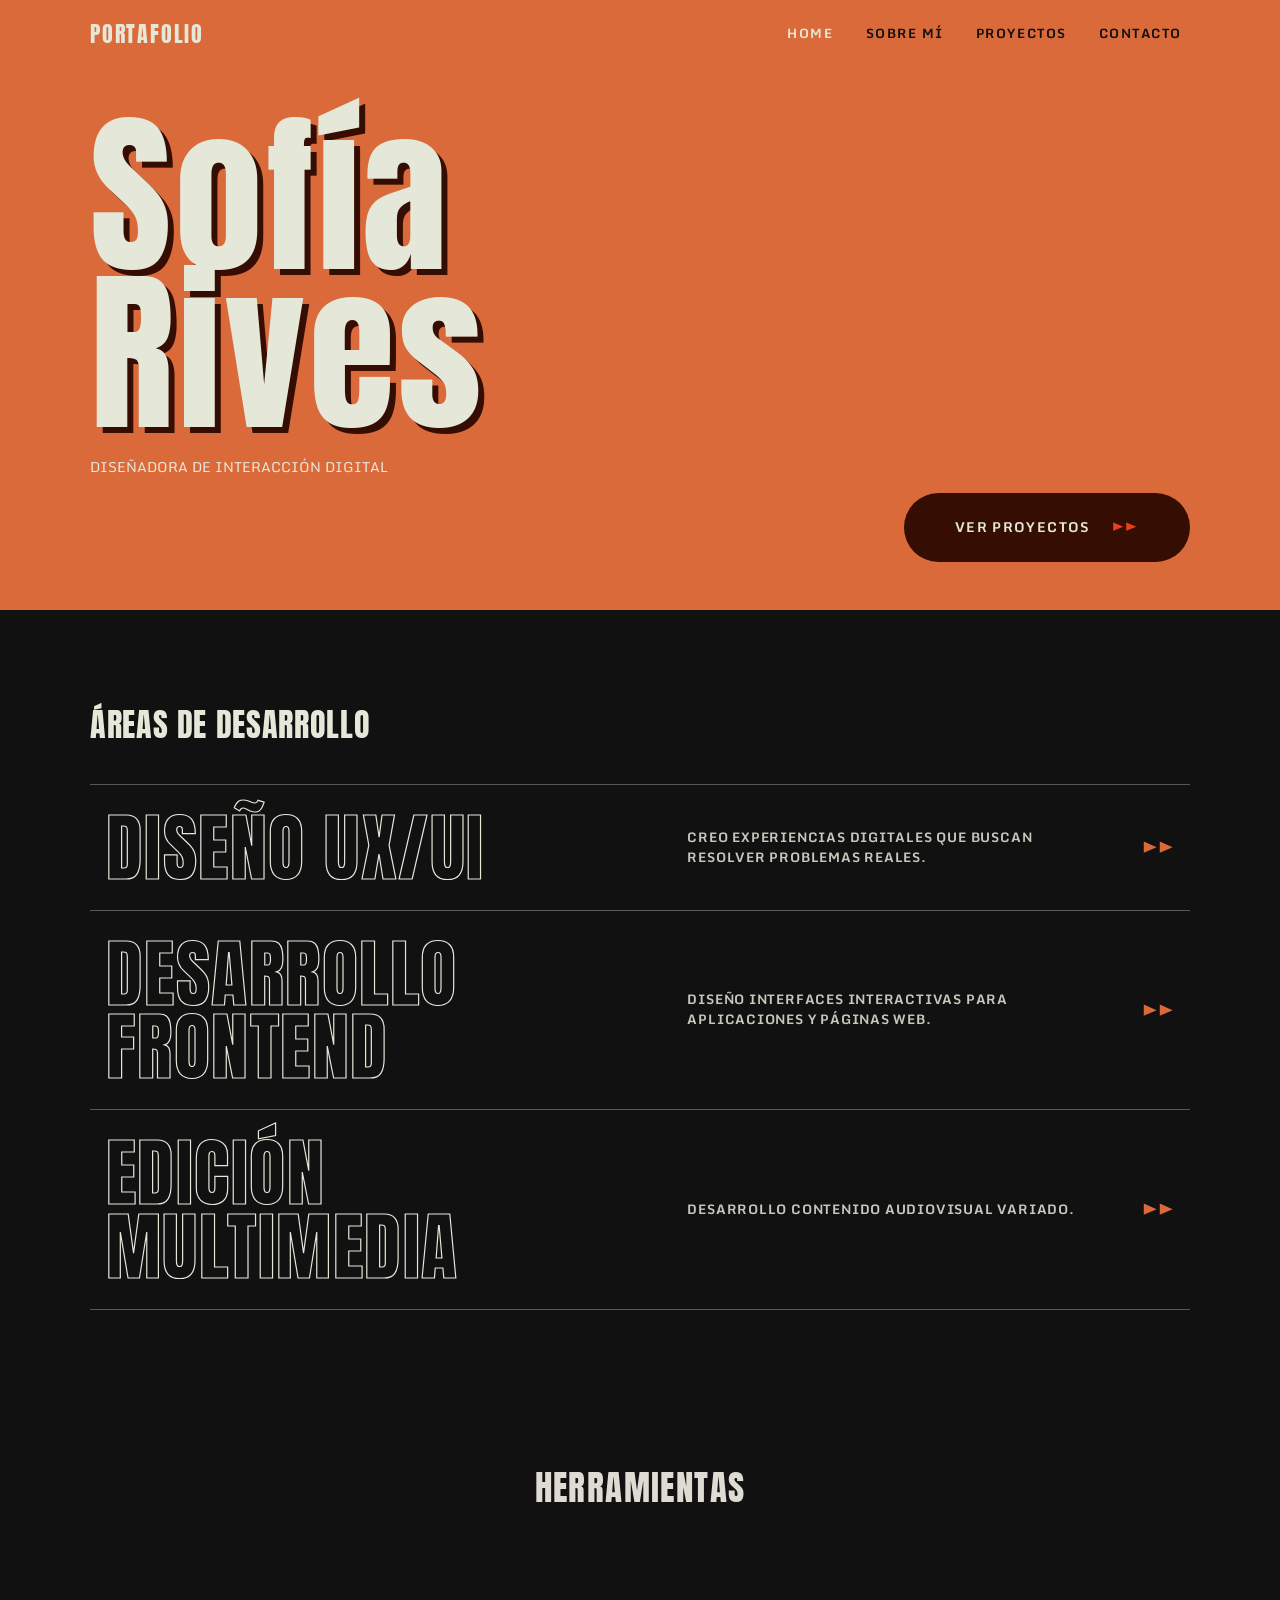
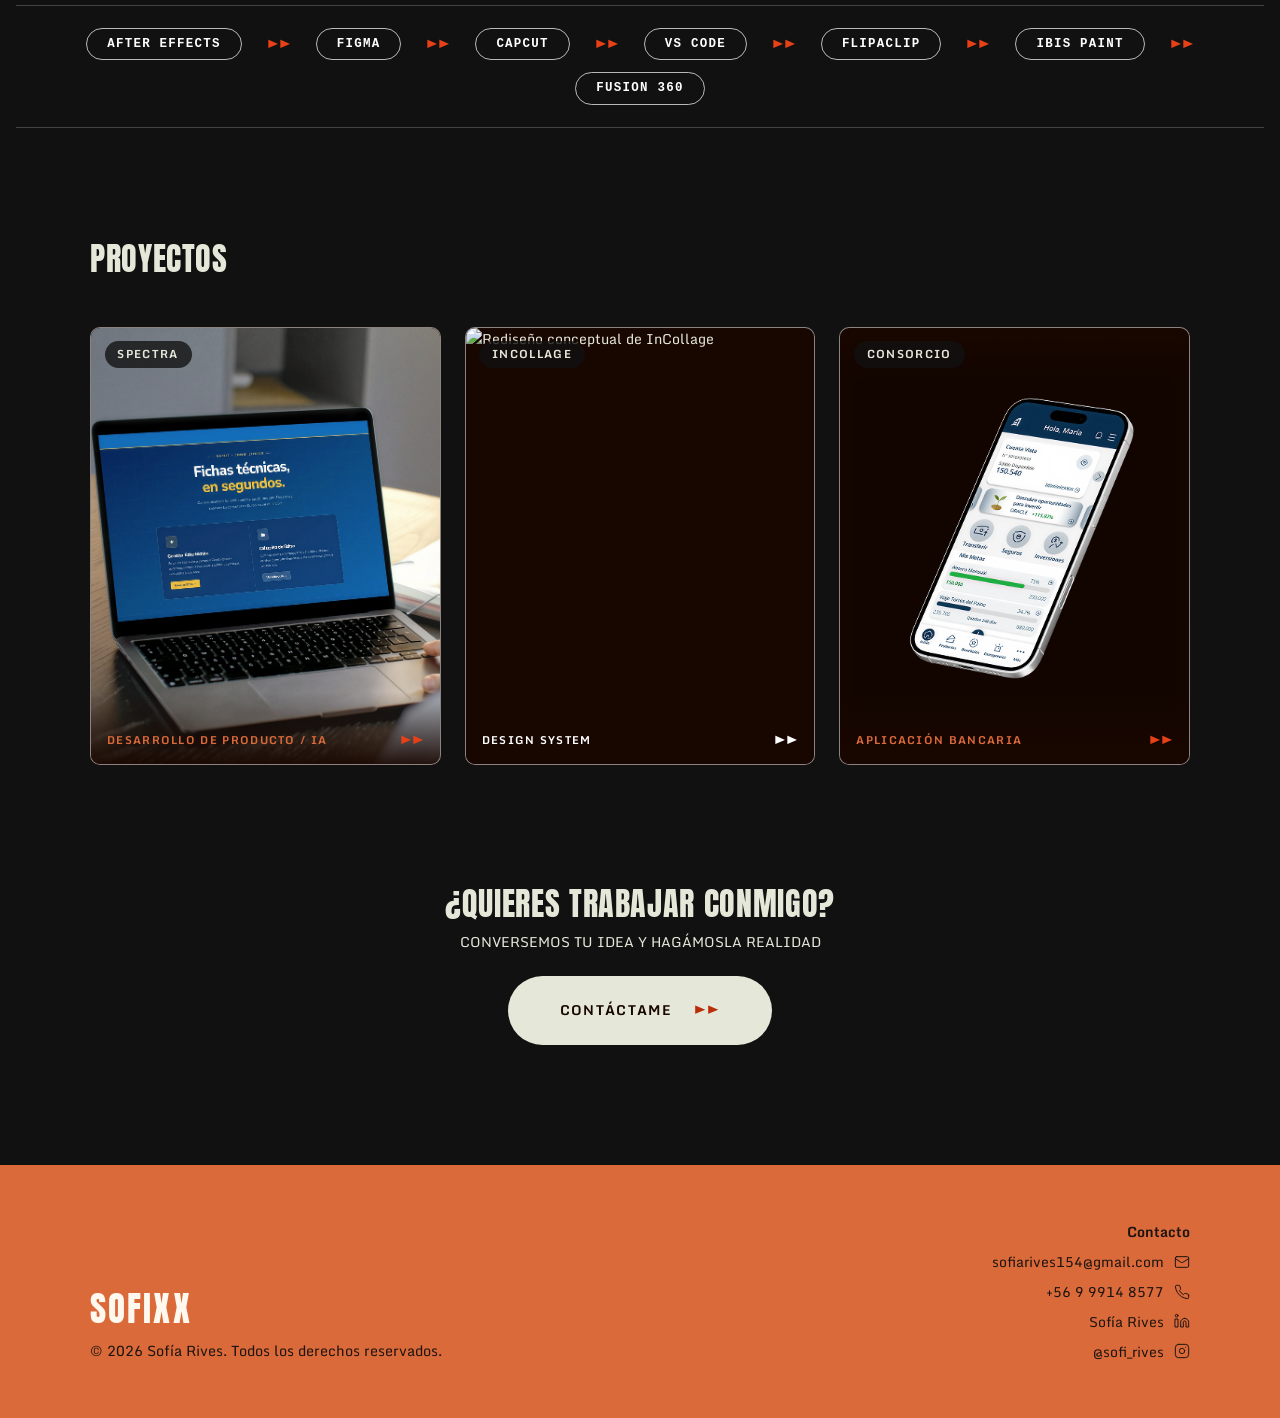
==== Port26/index.html @ 28eea290 "Add files via upload" ====
<!DOCTYPE html>
<html lang="es">

<head>
  <meta charset="UTF-8">
  <meta name="viewport" content="width=device-width, initial-scale=1.0">
  <title>Sofía Rives — Portafolio</title>
  <link href="https://cdn.jsdelivr.net/npm/bootstrap@5.3.3/dist/css/bootstrap.min.css" rel="stylesheet">
  <link href="https://cdn.jsdelivr.net/npm/bootstrap-icons@1.11.3/font/bootstrap-icons.min.css" rel="stylesheet">
  <link href="https://fonts.googleapis.com/css2?family=Anton&family=Monda:wght@400;700&display=swap" rel="stylesheet">
  <link rel="stylesheet" href="style.css">
</head>

<body>

  <!-- NAVBAR -->
  <nav class="navbar navbar-expand-lg sticky-top">
    <div class="wrap w-100 d-flex justify-content-between align-items-center">
      <a class="navbar-brand" href="index.html">PORTAFOLIO</a>
      <button class="navbar-toggler" type="button" data-bs-toggle="collapse" data-bs-target="#navMenu">
        <span class="navbar-toggler-icon"></span>
      </button>
      <div class="collapse navbar-collapse justify-content-end" id="navMenu">
        <ul class="navbar-nav gap-lg-3">
          <li class="nav-item"><a class="nav-link active" href="index.html">HOME</a></li>
          <li class="nav-item"><a class="nav-link" href="entrada.html">SOBRE MÍ</a></li>
          <li class="nav-item"><a class="nav-link" href="areatrabajo.html">PROYECTOS</a></li>
          <li class="nav-item"><a class="nav-link" href="contacto.html">CONTACTO</a></li>
        </ul>
      </div>
    </div>
  </nav>

  <main id="home">

    <section class="hero py-5" id="h1">
      <div class="wrap">
        <h1 class="hero-name" data-split="Sofía|Rives"></h1>

        <p class="hero-subtitle col-12 col-md-6 col-lg-4 fade">
          DISEÑADORA DE INTERACCIÓN DIGITAL
        </p>

        <div class="d-flex justify-content-start justify-content-md-end fade">
          <a href="areatrabajo.html" class="btn-dark-pill text-decoration-none">
            VER PROYECTOS <span class="tool-arrow ps-3">&#x25B6;&#x25B6;</span>
          </a>
        </div>
      </div>
    </section>

    <!-- ÁREAS -->
    <section class="areas my-5 py-5">
      <div class="wrap">
        <h2 class="mb-4">ÁREAS DE DESARROLLO</h2>

        <ul class="areas-list">
          <li class="area-row reveal" tabindex="0">
            <h3>Diseño UX/UI</h3>
            <p>CREO EXPERIENCIAS DIGITALES QUE BUSCAN RESOLVER PROBLEMAS REALES.</p>
            <span class="area-arrow" aria-hidden="true">&#x25B6;&#x25B6;</span>
          </li>
          <li class="area-row reveal" tabindex="0">
            <h3>Desarrollo frontend</h3>
            <p>DISEÑO INTERFACES INTERACTIVAS PARA APLICACIONES Y PÁGINAS WEB.</p>
            <span class="area-arrow" aria-hidden="true">&#x25B6;&#x25B6;</span>
          </li>
          <li class="area-row reveal" tabindex="0">
            <h3>Edición multimedia</h3>
            <p>DESARROLLO CONTENIDO AUDIOVISUAL VARIADO.</p>
            <span class="area-arrow" aria-hidden="true">&#x25B6;&#x25B6;</span>
          </li>
        </ul>
      </div>
    </section>

    <!-- HERRAMIENTAS -->

    <section class="vision-sec mt-2 pb-4">
      <h3 class="pincel-corto text-center pb-lg-3 pb-sm-4"> HERRAMIENTAS </h3>
    </section>


    <div class="tools-wrapper px-3 my-5">
      <hr class="tools-divider">
      <div class="tools-static" aria-label="Herramientas que uso">
        <span class="tool-pill">AFTER EFFECTS</span>
        <span class="tool-arrow">&#x25B6;&#x25B6;</span>
        <span class="tool-pill">FIGMA</span>
        <span class="tool-arrow">&#x25B6;&#x25B6;</span>
        <span class="tool-pill">CAPCUT</span>
        <span class="tool-arrow">&#x25B6;&#x25B6;</span>
        <span class="tool-pill">VS CODE</span>
        <span class="tool-arrow">&#x25B6;&#x25B6;</span>
        <span class="tool-pill">FLIPACLIP</span>
        <span class="tool-arrow">&#x25B6;&#x25B6;</span>
        <span class="tool-pill">IBIS PAINT</span>
        <span class="tool-arrow">&#x25B6;&#x25B6;</span>
        <span class="tool-pill">FUSION 360</span>
      </div>
      <hr class="tools-divider">
    </div>

    <!-- PROYECTOS -->
    <section class="projects-sec py-5">
      <div class="wrap">
        <h2 class="mb-4">PROYECTOS</h2>
        <div class="row g-4 mt-2">

          <!-- Card 1: SPECTRA -->
          <div class="col-12 col-md-4">
            <div class="flip-wrap reveal">
              <div class="flip-card" tabindex="0" role="button" aria-pressed="false" aria-label="Spectra: ver detalles">
                <div class="flip-face flip-front">
                  <img src="IMG/walmart.png" alt="Spectra - Plataforma con IA para fichas técnicas">
                  <span class="proj-img-label">SPECTRA</span>
                  <div class="proj-inner">
                    <div class="proj-label">DESARROLLO DE PRODUCTO / IA</div>
                    <span class="tool-arrow" aria-hidden="true">&#x25B6;&#x25B6;</span>
                  </div>
                </div>
                <div class="flip-face flip-back">
                  <h3>SPECTRA</h3>
                  <div>
                    <p>Plataforma web que automatiza la creación de fichas técnicas de vestuario a través de IA.</p>
                    <div class="flip-chips">
                      <span>Inteligencia Artificial</span>
                      <span>Diseño Web</span>
                      <span>Ux research</span>
                    </div>
                  </div>
                  <a href="areatrabajo.html" class="flip-link">Ver proyecto <span
                      aria-hidden="true">&#x25B6;&#x25B6;</span></a>
                </div>
              </div>
            </div>
          </div>

          <!-- Card 2: INCOLLAGE -->
          <div class="col-12 col-md-4">
            <div class="flip-wrap reveal">
              <div class="flip-card flip-card--white" tabindex="0" role="button" aria-pressed="false"
                aria-label="InCollage: ver detalles">
                <!-- Cara Frontal -->
                <div class="flip-face flip-front">
                  <img src="IMG/incollage.png" alt="Rediseño conceptual de InCollage">
                  <span class="proj-img-label">INCOLLAGE</span>
                  <div class="proj-inner">
                    <div class="proj-label">DESIGN SYSTEM</div>
                    <span class="tool-arrow" aria-hidden="true">&#x25B6;&#x25B6;</span>
                  </div>
                </div>

                <!-- Cara Trasera -->
                <div class="flip-face flip-back">
                  <h3>INCOLLAGE</h3>
                  <div>
                    <p>Rediseño conceptual de interfaz móvil y creación de un sistema de diseño desde cero con tokens,
                      patrones y prototipo interactivo.</p>
                    <div class="flip-chips">
                      <span>Figma</span>
                      <span>Design System</span>
                      <span>UI/UX</span>
                    </div>
                  </div>

                  <a href="https://www.behance.net/gallery/258113195/INCOLLAGE-DESIGN-SYSTEM-%28rediseno-conceptual%29"
                    target="_blank" rel="noopener noreferrer" class="flip-link">
                    Ver proyecto en Behance <span aria-hidden="true">&#x25B6;&#x25B6;</span>
                  </a>
                </div>

              </div>
            </div>
          </div>

          <!-- Card 3 -->
          <div class="col-12 col-md-4">
            <div class="flip-wrap reveal">
              <div class="flip-card" tabindex="0" role="button" aria-pressed="false"
                aria-label="Consorcio: ver detalles">
                <div class="flip-face flip-front">
                  <img src="IMG/movil.png" alt="App de Consorcio">
                  <span class="proj-img-label">CONSORCIO</span>
                  <div class="proj-inner">
                    <div class="proj-label">APLICACIÓN BANCARIA</div>
                    <span class="tool-arrow" aria-hidden="true">&#x25B6;&#x25B6;</span>
                  </div>
                </div>
                <div class="flip-face flip-back">
                  <h3>Consorcio</h3>
                  <div>
                    <p>Interfaz gamificada para incentivar el ahorro temprano y la estabilidad financiera a largo plazo.
                    </p>
                    <div class="flip-chips"><span>Figma</span><span>UX/UI</span><span>Gamificación</span></div>
                  </div>
                  <a href="areatrabajo.html" class="flip-link">Ver proyecto <span
                      aria-hidden="true">&#x25B6;&#x25B6;</span></a>
                </div>
              </div>
            </div>
          </div>

        </div>
      </div>
    </section>

    <!-- CTA -->
    <section class="cta-sec text-center py-5 mb-5">
      <div class="wrap py-4">
        <h2>¿QUIERES TRABAJAR CONMIGO?</h2>
        <p class="mb-4">CONVERSEMOS TU IDEA Y HAGÁMOSLA REALIDAD</p>
        <a href="contacto.html" class="btn-dark-pill btn-light-pill text-decoration-none reveal">
          CONTÁCTAME <span class="tool-arrow ps-3">&#x25B6;&#x25B6;</span>
        </a>
      </div>
    </section>



    <!-- FOOTER UNIFICADO -->
    <footer class="site-footer">
      <div class="wrap foot">
        <div class="foot-brand">
          <a class="flogo" href="index.html">SOFIXX</a>
          <p class="fcopy">© 2026 Sofía Rives. Todos los derechos reservados.</p>
        </div>
        <div class="foot-contact">
          <p class="flabel">Contacto</p>
          <ul>
            <li>
              <a href="mailto:sofiarives154@gmail.com">sofiarives154@gmail.com
                <svg width="16" height="16" viewBox="0 0 24 24" fill="none" stroke="currentColor" stroke-width="1.5"
                  stroke-linecap="round" stroke-linejoin="round">
                  <rect x="2" y="4" width="20" height="16" rx="2" />
                  <path d="m22 7-8.97 5.7a1.94 1.94 0 0 1-2.06 0L2 7" />
                </svg>
              </a>
            </li>
            <li>
              <a href="tel:+56999148577">+56 9 9914 8577
                <svg width="16" height="16" viewBox="0 0 24 24" fill="none" stroke="currentColor" stroke-width="1.5"
                  stroke-linecap="round" stroke-linejoin="round">
                  <path
                    d="M22 16.92v3a2 2 0 0 1-2.18 2 19.79 19.79 0 0 1-8.63-3.07 19.5 19.5 0 0 1-6-6 19.79 19.79 0 0 1-3.07-8.67A2 2 0 0 1 4.11 2h3a2 2 0 0 1 2 1.72c.13.96.36 1.9.7 2.81a2 2 0 0 1-.45 2.11L8.09 9.91a16 16 0 0 0 6 6l1.27-1.27a2 2 0 0 1 2.11-.45c.91.34 1.85.57 2.81.7A2 2 0 0 1 22 16.92z" />
                </svg>
              </a>
            </li>
            <li>
              <a href="https://linkedin.com/in/sofiarives" target="_blank" rel="noopener">Sofía Rives
                <svg width="16" height="16" viewBox="0 0 24 24" fill="none" stroke="currentColor" stroke-width="1.5"
                  stroke-linecap="round" stroke-linejoin="round">
                  <path d="M16 8a6 6 0 0 1 6 6v7h-4v-7a2 2 0 0 0-2-2 2 2 0 0 0-2 2v7h-4v-7a6 6 0 0 1 6-6z" />
                  <rect x="2" y="9" width="4" height="12" />
                  <circle cx="4" cy="4" r="2" />
                </svg>
              </a>
            </li>
            <li>
              <a href="https://instagram.com/sofi_rives" target="_blank" rel="noopener">@sofi_rives
                <svg width="16" height="16" viewBox="0 0 24 24" fill="none" stroke="currentColor" stroke-width="1.5"
                  stroke-linecap="round" stroke-linejoin="round">
                  <rect x="2" y="2" width="20" height="20" rx="5" />
                  <path d="M16 11.37A4 4 0 1 1 12.63 8 4 4 0 0 1 16 11.37z" />
                  <line x1="17.5" y1="6.5" x2="17.51" y2="6.5" />
                </svg>
              </a>
            </li>
          </ul>
        </div>
      </div>
    </footer>

  </main>

  <script src="https://cdn.jsdelivr.net/npm/bootstrap@5.3.3/dist/js/bootstrap.bundle.min.js"></script>
  <script src="script.js"></script>
</body>

</html>
---- Port26/style.css ----
@import url('https://fonts.googleapis.com/css2?family=Anton&family=Monda:wght@400;700&display=swap');
@import url('https://cdn.jsdelivr.net/npm/bootstrap-icons@1.11.3/font/bootstrap-icons.min.css');

:root {
  --orange: #E8380D;
  --orange-dk: #B92D0A;
  --brown-dk: #350D03;
  --brown-xdk: #180600;
  --black: #111111;
  --cream: #E5E8D9;
  --ink: #1c1410;
  --bg: #FFF8EE;
  --w: 1180px;
  --g: clamp(1.25rem, 4vw, 2.5rem);
}

/* BASE -----------------------------------------------------*/
*,
*::before,
*::after {
  box-sizing: border-box;
}

html {
  scroll-behavior: smooth;
}

body {
  background: var(--black);
  color: var(--cream);
  font-family: 'Monda', sans-serif;
  font-size: 14px;
  margin: 0;
}

h1,
h2,
h3,
h4,
.anton {
  font-family: 'Anton', sans-serif;
  letter-spacing: .02em;
}

/* NAVBAR ---------------------------------------------------*/
.navbar {
  background: var(--orange) !important;
  padding: .75rem 1.5rem;
}

.navbar-brand {
  font-family: 'Anton', sans-serif;
  font-size: 1.4rem;
  color: var(--cream) !important;
  letter-spacing: .08em;
}

.navbar-toggler {
  border-color: var(--cream);
}

.navbar-toggler-icon {
  filter: invert(1);
}

.nav-link {
  font-family: 'Monda', sans-serif;
  font-weight: 700;
  font-size: .8rem;
  letter-spacing: .12em;
  text-transform: uppercase;
  color: var(--black) !important;
  transition: color .2s;
}

.nav-link:hover,
.nav-link.active {
  color: var(--cream) !important;
}

/* PAGES ----------------------------------------------------*/
.page {
  display: none;
  animation: fadeIn .25s ease;
}

.page.active {
  display: block;
}

/* HOME -----------------------------------------------------*/

/* HERO - ANIMACIÓN DE LETRAS -------------------------------*/
#home .hero {
  background: var(--orange);
  padding-top: 4rem;
  padding-bottom: 5rem;
  width: 100%;
  position: relative;
  overflow: hidden;
}

#home .hero-name {
  font-family: 'Anton', sans-serif;
  font-size: clamp(4rem, 14vw, 11rem);
  line-height: .9;
  color: var(--cream);
  text-shadow: 6px 6px 0 var(--brown-dk); 
  margin-bottom: 1.5rem;
}

.hero-name .ln {
  display: block;
}

.hero-name .lt {
  display: inline-block;
  opacity: 0;
  transform: translateY(60%) rotate(6deg) scale(1);
  transition: transform 0.25s cubic-bezier(.2, .8, .2, 1);
}

.hero-name .lt:hover {
  transform: translateY(-8px) rotate(0deg) scale(1.15);
}

.hero.in .lt {
  animation: letterUp 0.7s cubic-bezier(.2, .8, .2, 1) both;
  animation-delay: calc((var(--i) + var(--o, 0)) * 60ms);
}

.hero-name .lt:hover {
  transform: translateY(-12px) rotate(0deg);
}

.hero .fade {
  opacity: 0;
  transform: translateY(14px);
}

.hero.in .fade {
  animation: fadeUp 0.7s 0.8s cubic-bezier(.2, .8, .2, 1) both;
}


@keyframes letterUp {
  to {
    opacity: 1;
    transform: translateY(0) rotate(0deg);
  }
}

@keyframes fadeUp {
  to {
    opacity: 1;
    transform: translateY(0);
  }
}

.btn-dark-pill {
  background: var(--brown-dk);
  color: var(--cream);
  font-family: 'Monda', sans-serif;
  font-weight: 700;
  font-size: clamp(0.55rem, 1.5vw, 0.85rem);
  letter-spacing: .1em;
  text-transform: uppercase;
  border: none;
  display: inline-flex;
  align-items: center;
  gap: 0.4em;
  transition: background .2s;
  border-radius: 999px;
  padding: clamp(0.65rem, 2vw, 1.5rem) clamp(0.65rem, 4vw, 4rem);
}

.btn-dark-pill:hover {
  background: var(--black);
  color: var(--orange);
}

.flip-link {
  border-radius: 999px;
}

/* Tarjeta InCollage: texto y flecha inferiores en blanco */
.flip-card--white .proj-inner .proj-label,
.flip-card--white .proj-inner .tool-arrow {
  color: #fff;
}

/* Botón claro (para fondos naranjas) */
.btn-light-pill {
  background: var(--cream);
  color: var(--brown-xdk);
}

.btn-light-pill .tool-arrow {
  color: var(--orange-dk);
}

.btn-light-pill:hover {
  background: #fff;
  color: var(--brown-xdk);
}

/* Áreas: índice tipográfico */
.areas-list {
  list-style: none;
  padding: 0;
  margin: 2.5rem 0 0;
  border-top: 1px solid rgba(255, 255, 255, .3);
}

.area-row {
  position: relative;
  display: grid;
  grid-template-columns: 1.3fr 1fr auto;
  gap: 1rem 2rem;
  align-items: center;
  padding: 1.6rem 1rem;
  border-bottom: 1px solid rgba(255, 255, 255, .3);
  overflow: hidden;
  isolation: isolate;
  cursor: default;
}

.area-row::before {
  content: '';
  position: absolute;
  inset: 0;
  background: var(--orange);
  transform: scaleY(0);
  transform-origin: bottom;
  transition: transform .45s cubic-bezier(.2, .8, .2, 1);
  z-index: -1;
}

.area-row h3 {
  font-family: 'Anton', sans-serif;
  font-weight: 400;
  font-size: clamp(2rem, 6.5vw, 4.6rem);
  line-height: 1;
  letter-spacing: .02em;
  text-transform: uppercase;
  margin: 0;
  color: transparent;
  -webkit-text-stroke: 1.2px var(--cream);
  transition: color .3s, -webkit-text-stroke-color .3s, transform .45s;
}

.area-row p {
  font-size: .82rem;
  font-weight: 700;
  letter-spacing: .06em;
  text-transform: uppercase;
  color: var(--cream);
  opacity: .85;
  margin: 0;
  transition: color .3s, opacity .3s;
}

.area-arrow {
  color: var(--orange);
  font-size: 1.2rem;
  transition: color .3s, transform .4s;
}

/* Estado activo: hover, teclado o toque */
.area-row:hover::before,
.area-row:focus-visible::before,
.area-row.on::before {
  transform: scaleY(1);
}

.area-row:hover h3,
.area-row:focus-visible h3,
.area-row.on h3 {
  color: var(--brown-xdk);
  -webkit-text-stroke-color: var(--brown-xdk);
  transform: translateX(1rem);
}

.area-row:hover p,
.area-row:focus-visible p,
.area-row.on p {
  color: var(--brown-xdk);
  opacity: 1;
}

.area-row:hover .area-arrow,
.area-row:focus-visible .area-arrow,
.area-row.on .area-arrow {
  color: var(--brown-xdk);
  transform: translateX(8px);
}

.area-row:focus-visible {
  outline: 2px solid var(--cream);
  outline-offset: -2px;
}

@media (hover: none) {
  .area-row h3 {
    color: var(--cream);
    -webkit-text-stroke: 0;
  }
}

@media (max-width: 760px) {
  .area-row { grid-template-columns: 1fr auto; }
  .area-row p { grid-column: 1 / -1; }
}

@media (prefers-reduced-motion: reduce) {
  .area-row::before,
  .area-row h3,
  .area-arrow { transition: none; }
}

/* Herramientas ---------------------------*/

.tools-sec {
  background: var(--black);
  padding-top: 1rem;
  padding-bottom: 1rem;
}

.tools-wrapper {
  background-color: var(--black);
  margin-top: 0.5rem !important; /* Disminuido de 2rem a 0.5rem */
  margin-bottom: 1rem !important;
}

.tools-divider {
  border: none;
  border-top: 1px solid rgba(255, 255, 255, 0.25);
  margin: 0;
}

.tools-static {
  display: flex;
  flex-wrap: wrap;
  align-items: center;
  justify-content: center;
  gap: 12px 16px;
  padding: 22px 5%;
}

.tool-pill {
  display: inline-flex;
  align-items: center;
  justify-content: center;
  border: 1.5px solid rgba(255, 255, 255, 0.7);
  border-radius: 999px;
  padding: clamp(5px, 1vw, 6px) clamp(12px, 2.5vw, 20px);
  font-family: 'Courier New', Courier, monospace;
  font-size: clamp(0.6rem, 1.6vw, 0.78rem);
  font-weight: 700;
  letter-spacing: 0.1em;
  color: #ffffff;
  background: transparent;
  cursor: default;
  white-space: nowrap;
  transition: border-color 0.25s, color 0.25s;
}

.tool-pill:hover {
  border-color: #e84118;
  color: #e84118;
}

.tool-arrow {
  color: #1c1410;
  font-size: 0.85rem;
  line-height: 1;
  flex-shrink: 0;
  transition: color 0.25s ease, transform 0.25s ease;
}

/* Proyectos: tarjetas que se dan vuelta */
.flip-wrap {
  perspective: 1200px;
}

.flip-card {
  position: relative;
  aspect-ratio: 4 / 5;
  cursor: pointer;
  transform-style: preserve-3d;
  transition: transform .7s cubic-bezier(.2, .8, .2, 1);
  border-radius: 10px;
}

.flip-card.flip {
  transform: rotateY(180deg) !important;  /* gana sobre la inclinación del JS */
}

.flip-face {
  position: absolute;
  inset: 0;
  border-radius: 10px;
  overflow: hidden;
  backface-visibility: hidden;
  -webkit-backface-visibility: hidden;
}

/* Frente */
.flip-front {
  background: var(--brown-xdk);
  border: 1.5px solid rgba(255, 255, 255, .5);
}

.flip-front img {
  width: 100%;
  height: 100%;
  object-fit: cover;
  display: block;
  filter: grayscale(20%);
  transition: transform .5s;
}

.flip-card:not(.flip):hover .flip-front img {
  transform: scale(1.04);
}

.proj-img-label {
  position: absolute;
  top: .85rem;
  left: .85rem;
  background: rgba(17, 17, 17, .78);
  color: var(--cream);
  font-family: 'Monda', sans-serif;
  font-size: .7rem;
  font-weight: 700;
  letter-spacing: .12em;
  text-transform: uppercase;
  padding: .3rem .8rem;
  border-radius: 50px;
}

.proj-inner {
  position: absolute;
  left: 0;
  right: 0;
  bottom: 0;
  display: flex;
  justify-content: space-between;
  align-items: flex-end;
  padding: 2.5rem 1rem 1rem;
  background: linear-gradient(to top, rgba(24, 6, 0, .92), transparent);
}

.proj-label {
  font-size: .68rem;
  letter-spacing: .12em;
  text-transform: uppercase;
  color: var(--orange);
  font-weight: 700;
}

/* Reverso */
.flip-back {
  transform: rotateY(180deg);
  background: var(--orange);
  color: var(--brown-xdk);
  padding: 1.5rem;
  display: flex;
  flex-direction: column;
  justify-content: space-between;
  gap: 1rem;
  visibility: hidden;
  transition: visibility 0s .35s;
}

.flip-card.flip .flip-back {
  visibility: visible;
  transition-delay: 0s;
}

.flip-back h3 {
  font-family: 'Anton', sans-serif;
  font-weight: 400;
  font-size: clamp(1.8rem, 3vw, 2.3rem);
  letter-spacing: .03em;
  text-transform: uppercase;
  line-height: 1.05;
  margin: 0;
}

.flip-back p {
  font-size: .85rem;
  line-height: 1.55;
  margin: 0;
}

.flip-chips {
  display: flex;
  flex-wrap: wrap;
  gap: .4rem;
  margin-top: .9rem;
}

.flip-chips span {
  border: 1.5px solid currentColor;
  border-radius: 99px;
  padding: .1rem .75rem;
  font-size: .68rem;
  font-weight: 700;
  letter-spacing: .08em;
  text-transform: uppercase;
}

.flip-link {
  align-self: flex-start;
  display: inline-flex;
  align-items: center;
  gap: .6rem;
  background: var(--brown-dk);
  color: var(--cream);
  text-decoration: none;
  font-size: .75rem;
  font-weight: 700;
  letter-spacing: .1em;
  text-transform: uppercase;
  border-radius: 10px;
  padding: .7rem 1.3rem;
  transition: background .2s, color .2s;
}

.flip-link:hover {
  background: var(--black);
  color: var(--orange);
}

.flip-card:focus-visible {
  outline: 2px solid var(--cream);
  outline-offset: 4px;
}

@media (max-width: 767px) {
  .flip-card { aspect-ratio: 4 / 4.4; }
}

@media (prefers-reduced-motion: reduce) {
  .flip-card { transition-duration: .01s; }
}

/* SOBRE MÍ -------------------------------------------------*/
#sobre .about-top {
  background: var(--black);
  padding-top: 4rem;
  padding-bottom: 4rem;
}

#sobre .about-top h2 {
  font-family: 'Anton', sans-serif;
  font-size: clamp(2.5rem, 5vw, 4.8rem) !important;
  letter-spacing: .02em;
  text-transform: uppercase;
  color: var(--cream) !important;
  margin-top: 0rem;
  line-height: 1.1;
}

#sobre .about-top p.university-title {
  font-family: 'Monda', sans-serif;
  font-weight: 700;
  font-size: clamp(0.9rem, 2vw, 1.1rem);
  letter-spacing: .05em;
  color: var(--cream);
  text-transform: uppercase;
  margin-top: 2rem;
  margin-bottom: 3rem;
}

.about-text {
  font-family: 'Monda', sans-serif;
  font-size: clamp(0.65rem, 2vw, 0.85rem);
  letter-spacing: .05rem;
  text-transform: uppercase;
  color: var(--cream);
  opacity: .9;
  line-height: 1.7;
  max-width: 420px;
  margin-top: 2rem;
  margin-bottom: 0;
}

.orange-line {
  width: 100%;
  max-width: 380px;
  height: 3px;
  background-color: var(--orange);
  margin-top: 2.5rem;
}

.about-img-wrap {
  display: flex;
  align-items: center;
  justify-content: center;
  width: 100%;
}

.about-img-wrap img {
  width: 100%;
  max-width: 360px;
  height: auto;
  object-fit: contain;
}

/* SECCIÓN VISIÓN CON MAYOR PADDING INFERIOR Y ALINEACIÓN DE ANCHO */
.vision-sec {
  background: var(--black);
  padding-top: 3rem;
  padding-bottom: 7rem; /* Incrementado para dar espacio antes del footer */
}

.vision-sec p {
  font-family: 'Monda', sans-serif;
  font-size: clamp(0.85rem, 1.8vw, 1rem);
  line-height: 1.7;
  color: var(--cream);
}

.vision-sec h3.vision-title {
  font-family: 'Anton', sans-serif;
  font-size: clamp(1.8rem, 4vw, 2.2rem);
  letter-spacing: .04em;
  text-transform: uppercase;
  color: #F5F1E8;
  opacity: .9;
  background-image: url('img/pincel.png');
  background-size: 100% 100%;
  background-repeat: no-repeat;
  background-position: center;
  padding: 1rem 1.5rem;
  display: inline-block;
  width: 100%;
  box-sizing: border-box;
}

.pincel-corto {
  font-family: 'Anton', sans-serif;
  font-size: clamp(1.8rem, 4vw, 2.2rem);
  letter-spacing: .04em;
  text-transform: uppercase;
  color: #F5F1E8;
  opacity: .9;
  display: inline-block;
  width: 100%;
  box-sizing: border-box;
  background-image: url('img/pincel.png');
  background-repeat: no-repeat;
  background-position: center;
  background-size: 35% 100%;
  padding: 0.8rem 1.5rem;
}

@media (max-width: 576px) {
  .pincel-corto {
    background-size: 80% 100%;
  }
}

@media (max-width: 768px) {
  #sobre .about-top h2,
  #sobre .about-top h4.university-title,
  .about-text {
    text-align: center;
    margin-left: auto;
    margin-right: auto;
  }

  .orange-line {
    margin: 2rem auto 0 auto;
  }

  .about-img-wrap img {
    max-width: 320px;
    margin-top: 2rem;
  }
  
  .vision-sec {
    padding-bottom: 5rem;
  }
}

/* PROYECTOS ---------------------------------------------------------- */


main.container {
  max-width: 1000px !important;
  padding-left: 2rem !important;
  padding-right: 2rem !important;
}


#proyectos .proj-hero {
  background: var(--black);
  padding: 4rem 1.5rem;
}

#proyectos .proj-hero h2 {
  font-family: 'Anton', sans-serif;
  font-size: clamp(2rem, 6vw, 4rem);
  letter-spacing: .04em;
  text-transform: uppercase;
  color: var(--cream);
  margin-bottom: 2.5rem;
}

.proj-detail-card {
  margin-bottom: 3rem;
}

.proj-detail-card .img-placeholder {
  background: var(--brown-dk);
  border: 1.5px solid var(--orange);
  aspect-ratio: 16/7;
  display: flex;
  align-items: center;
  justify-content: center;
  margin-bottom: 0;
  position: relative;
  overflow: hidden;
}

.proj-detail-card .img-placeholder::before,
.proj-detail-card .img-placeholder::after {
  content: '';
  position: absolute;
  top: 0;
  left: 0;
  right: 0;
  bottom: 0;
  background: linear-gradient(to bottom right, transparent calc(50% - 1px), var(--orange) calc(50% - 1px), var(--orange) calc(50% + 1px), transparent calc(50% + 1px));
}

.proj-detail-card .img-placeholder::after {
  background: linear-gradient(to top right, transparent calc(50% - 1px), var(--orange) calc(50% - 1px), var(--orange) calc(50% + 1px), transparent calc(50% + 1px));
}

.proj-detail-card .proj-info {
  border: 1.5px solid var(--orange);
  padding: 1.5rem;
  border-radius: 10px;
}

.proj-detail-card .proj-info h3 {
  font-family: 'Anton', sans-serif;
  font-size: clamp(1.6rem, 4vw, 2.5rem);
  text-transform: uppercase;
  color: var(--cream);
  margin-bottom: 1.5rem;
}

.proj-meta-block {
  border-top: 1px solid #333;
  padding: 1rem 0;
}

.proj-meta-block p {
  font-size: .75rem;
  letter-spacing: .07em;
  text-transform: uppercase;
  color: var(--cream);
  opacity: .75;
  margin: 0;
  line-height: 1.7;
}

.proj-meta-block .meta-right p {
  opacity: 1;
  font-weight: 700;
}

.proj-tag {
  display: inline-block;
  border: 1.5px solid var(--orange);
  border-radius: 50px;
  color: var(--cream);
  font-size: .68rem;
  letter-spacing: .08em;
  text-transform: uppercase;
  padding: .3rem .9rem;
  margin: .25rem .2rem 0 0;
}

.consorcio-screens {
  display: flex;
  gap: .75rem;
  overflow-x: auto;
  padding-bottom: .5rem;
}

.consorcio-screens .screen-mock {
  flex: 0 0 auto;
  background: var(--brown-xdk);
  border: 1px solid #333;
  width: 140px;
  aspect-ratio: 9/19;
  border-radius: 8px;
  display: flex;
  align-items: center;
  justify-content: center;
  font-family: 'Anton', sans-serif;
  font-size: .6rem;
  color: #555;
  letter-spacing: .08em;
  text-transform: uppercase;
}

/* CONTACTO -------------------------------------------------*/
#contacto .contact-hero {
  background: var(--orange);
  min-height: 85vh;
  padding-top: 3.5rem;
  padding-bottom: 3.5rem;
}

#contacto .contact-hero h2 {
  font-family: 'Anton', sans-serif;
  font-size: clamp(2.5rem, 6vw, 3.2rem);
  letter-spacing: .04em;
  text-transform: uppercase;
  color: var(--brown-xdk);
  margin-bottom: 3.5rem;
  margin-top: 1rem;
}

.contact-row {
  border-bottom: 1.5px solid var(--black);
  padding-top: 2.2rem;
  padding-bottom: 2.2rem;
  display: flex;
  align-items: center;
  gap: 1.25rem;
  transition: background-color 0.25s ease;
}

.contact-row a {
  font-family: 'Monda', sans-serif;
  font-size: clamp(0.75rem, 1.8vw, 0.88rem); /* Letra más chica */
  text-transform: uppercase;
  color: var(--black);
  text-decoration: none;
  font-weight: 700;
  letter-spacing: 0.08em;
  width: 100%;
  transition: transform 0.25s ease;
}

.tool-arrow2 {
  color: var(--black);
  font-size: 0.85rem;
  line-height: 1;
  flex-shrink: 0;
  transition: color 0.25s ease, transform 0.25s ease;
}

.contact-row:hover .tool-arrow2 {
  color: var(--cream); 
}

.contact-row:hover a {
  transform: translateX(4px);
  text-decoration: underline;
}
/* ── UTIL ── */
.text-orange {
  color: var(--orange);
}

.section-divider {
  border-color: #333;
}

.page {
  animation: fadeIn .25s ease;
}

/* REVEAL ------- */
.reveal {
  opacity: 0;
  transform: translateY(30px);
  transition: opacity .7s ease, transform .7s ease;
}

.reveal.visible {
  opacity: 1;
  transform: translateY(0);
}

@media (prefers-reduced-motion: reduce) {
  .reveal {
    transition: none;
    opacity: 1;
    transform: none;
  }
}

/* FILTRO ------------ */
.filter-bar {
  display: flex;
  flex-wrap: wrap;
  gap: .75rem;
  margin-bottom: 3rem;
}

.filter-btn {
  background: transparent;
  border: 1.5px solid var(--orange);
  color: var(--cream);
  font-family: 'Monda', sans-serif;
  font-weight: 700;
  font-size: .75rem;
  letter-spacing: .1em;
  text-transform: uppercase;
  padding: .55rem 1.5rem;
  border-radius: 50px;
  cursor: pointer;
  transition: background .25s, color .25s;
}

.filter-btn:hover {
  background: rgba(232, 56, 13, 0.18);
}

.filter-btn.active {
  background: var(--orange);
  color: var(--brown-xdk);
}

.proj-detail-card.hidden {
  display: none !important;
}

.proj-img {
  transition: transform .5s ease, box-shadow .5s ease, filter .5s ease;
  cursor: pointer;
}

@keyframes fadeIn {
  from {
    opacity: 0;
    transform: translateY(8px);
  }

  to {
    opacity: 1;
    transform: translateY(0);
  }
}

.about-card {
  background-color: #9C2A0A !important;
  border-radius: 20px !important;
  border: none !important;
  padding: 2.5rem !important;
  max-width: 550px;
  height: auto !important;
}

.about-card .label {
  color: var(--cream) !important;
  font-size: 0.85rem;
  margin-bottom: 1.5rem;
  display: block;
}

.proj-meta-block {
  border-top: 1px solid var(--orange) !important;
  border-bottom: 1px solid var(--orange) !important;
  padding: 1.5rem 0 !important;
}


.meta-border-left {
  border-left: 1px solid var(--orange);
  padding-left: 1.5rem;
}

main.container-fluid {
  padding-left: 5% !important;
  padding-right: 5% !important;
}

.cap-badge {
  display: inline-block;
  border: 1.5px solid white;
  color: var(--cream);
  font-size: .72rem;
  font-weight: 700;
  letter-spacing: .1em;
  text-transform: uppercase;
  padding: .4rem 1.2rem;
  margin: .3rem;
  border-radius: 50px !important;
}

/* ------herramientas-----*/


.tools-wrapper {
  background-color: var(--black);
  padding: 0;
  margin-top: 3rem !important;
  margin-bottom: 4rem !important;
}

.tools-divider {
  border: none;
  border-top: 1px solid rgba(255, 255, 255, 0.807);
  margin: 0;
}

.tools-static {
  display: flex;
  flex-wrap: wrap;
  align-items: center;
  justify-content: center;
  gap: 12px 16px;
  padding: 22px 5%;
}

.tool-pill {
  display: inline-flex;
  align-items: center;
  justify-content: center;
  border: 1.5px solid rgba(255, 255, 255, 0.7);
  border-radius: 999px;
  padding: clamp(5px, 1vw, 6px) clamp(12px, 2.5vw, 20px);
  font-family: 'Courier New', Courier, monospace;
  font-size: clamp(0.6rem, 1.6vw, 0.78rem);
  font-weight: 700;
  letter-spacing: 0.1em;
  color: #ffffff;
  background: transparent;
  cursor: default;
  white-space: nowrap;
  transition: border-color 0.25s, color 0.25s;
}

.tool-pill:hover {
  border-color: #e84118;
  color: #e84118;
}

.tool-arrow {
  color: #e84118;
  font-size: 0.9rem;
  line-height: 1;
  flex-shrink: 0;
}


@media (max-width: 576px) {
  .tools-static {
    display: flex;
    flex-wrap: wrap;
    justify-content: center;
    align-items: center;
    gap: 12px 16px;
    padding: 20px 4%;
  }

  .tool-pill {
    width: auto;
    font-size: 0.65rem;
    padding: 6px 12px;
    letter-spacing: 0.06em;
  }
}

@media (max-width: 768px) {
  .btn-dark-pill {
    font-size: 0.72rem;
    padding: 1rem 2.5rem;
  }
}


@media (max-width: 480px) {
  .btn-dark-pill {
    font-size: 0.6rem;
    padding: 0.7rem 1.5rem;
  }

  #home .hero .d-flex.justify-content-end {
    justify-content: center !important;
  }
}


@media (min-width: 992px) {
  .proj-card img {
    max-height: 400;
  }

  .proj-card {
    max-width: 100%;
  }

  .tools-static {
    gap: 12px 25px;
  }
}

@media (max-width: 991px) {
  #home .hero .d-flex.justify-content-end {
    justify-content: center !important;
  }
}

/*-- footer --*/

:root {
  --orange: #DB6A3A;
  --ink: #1c1410;
  --bg: #FFF8EE;
  --w: 1180px;
  --g: clamp(1.25rem, 4vw, 2.5rem);
}

.wrap {
  max-width: var(--w);
  margin-inline: auto;
  padding-inline: var(--g);
}

.site-footer {
  background: var(--orange);
  color: var(--ink);
}

.foot {
  display: flex;
  flex-wrap: wrap;
  gap: 2rem;
  justify-content: space-between;
  align-items: flex-end;
  padding-top: 3.5rem;
  padding-bottom: 2.5rem;
}

.foot-brand {
  text-align: left;
}

.flogo {
  display: inline-block;
  font-family: 'Anton', sans-serif;
  font-size: 2.2rem;
  letter-spacing: .06em;
  color: var(--bg);
  text-decoration: none;
  line-height: 1;
}

.fcopy {
  margin-top: .75rem;
  font-size: .9rem;
  text-align: left;
}

.flabel {
  font-weight: 700;
  margin-bottom: .6rem;
  text-align: right;
}

.foot ul {
  list-style: none;
  padding: 0;
  text-align: right;
}

.foot li + li { margin-top: .55rem; }

.foot li a,
.foot li span {
  display: inline-flex;
  align-items: center;
  gap: .65rem;
  color: var(--ink);
  text-decoration: none;
}

.foot li a:hover {
  text-decoration: underline;
  text-underline-offset: 4px;
}

.foot svg { flex-shrink: 0; }

@media (max-width: 600px) {
  .flabel, .foot ul { text-align: left; }
}
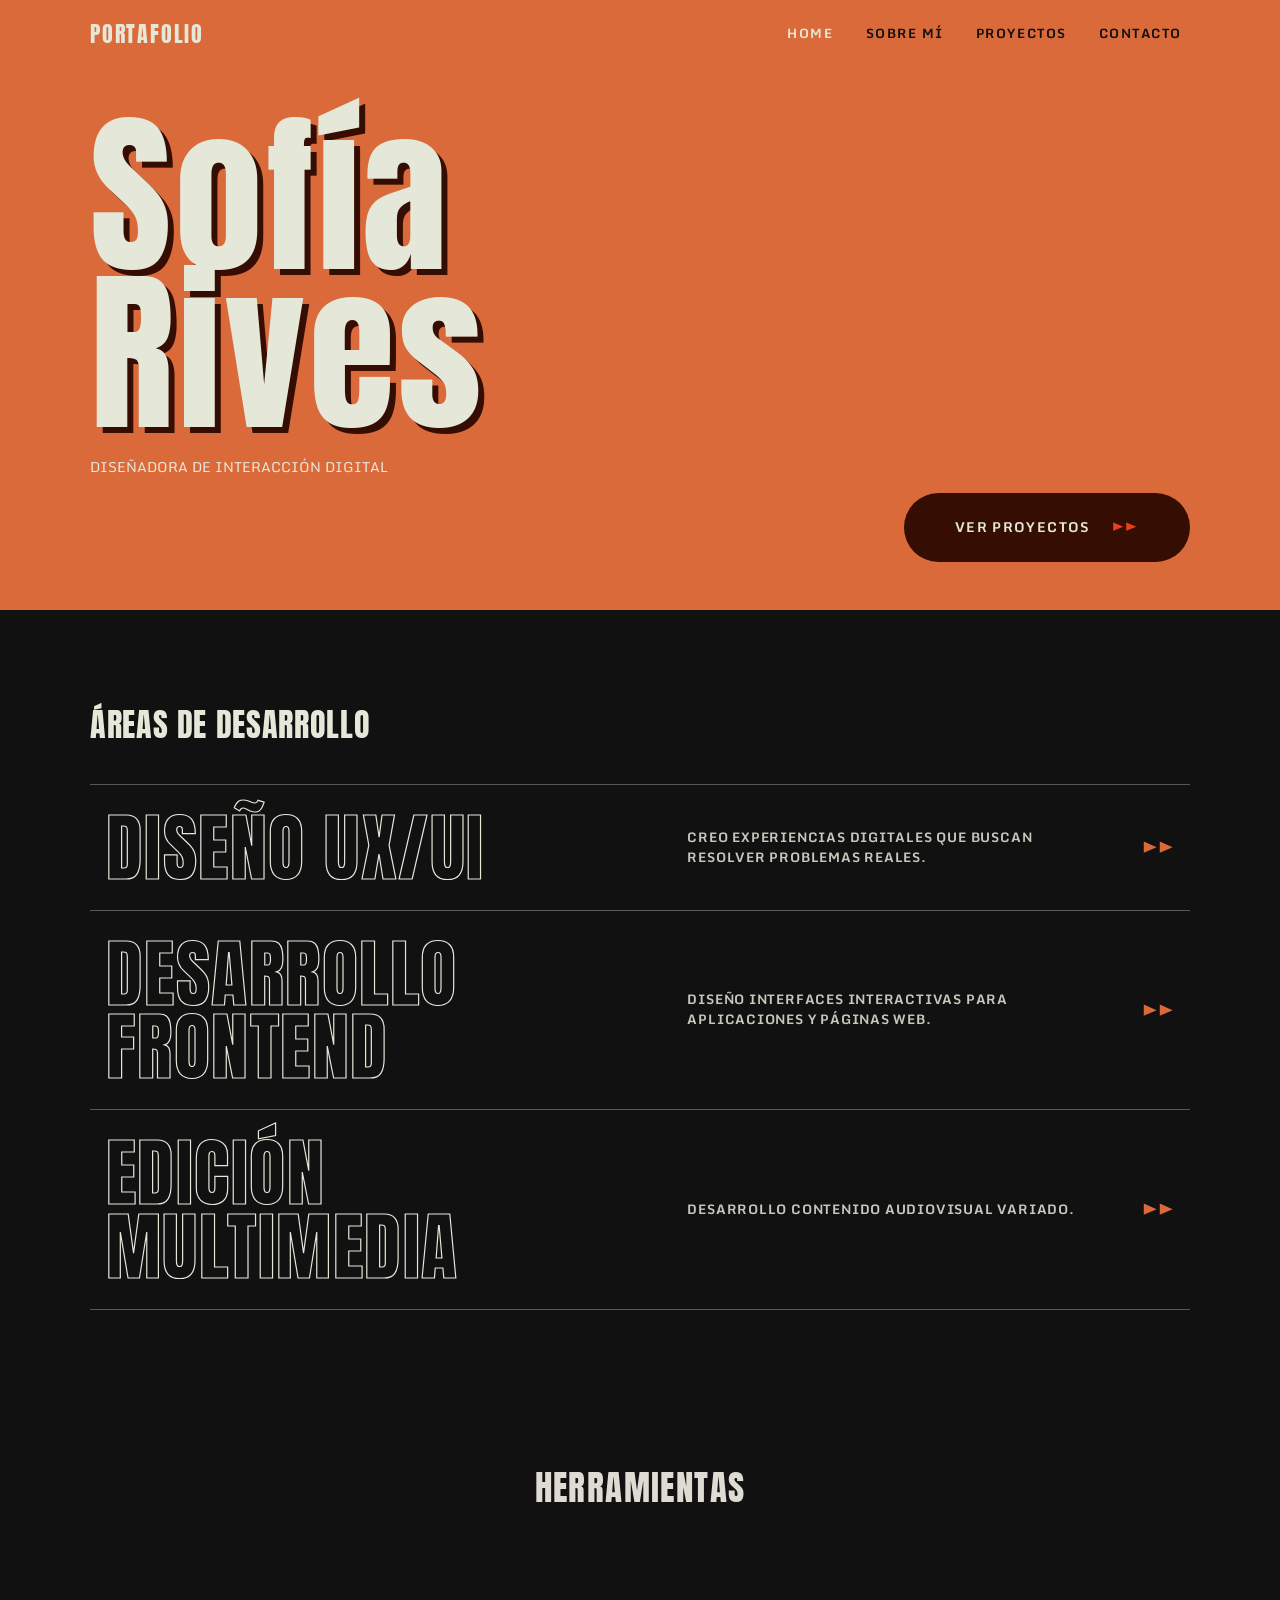
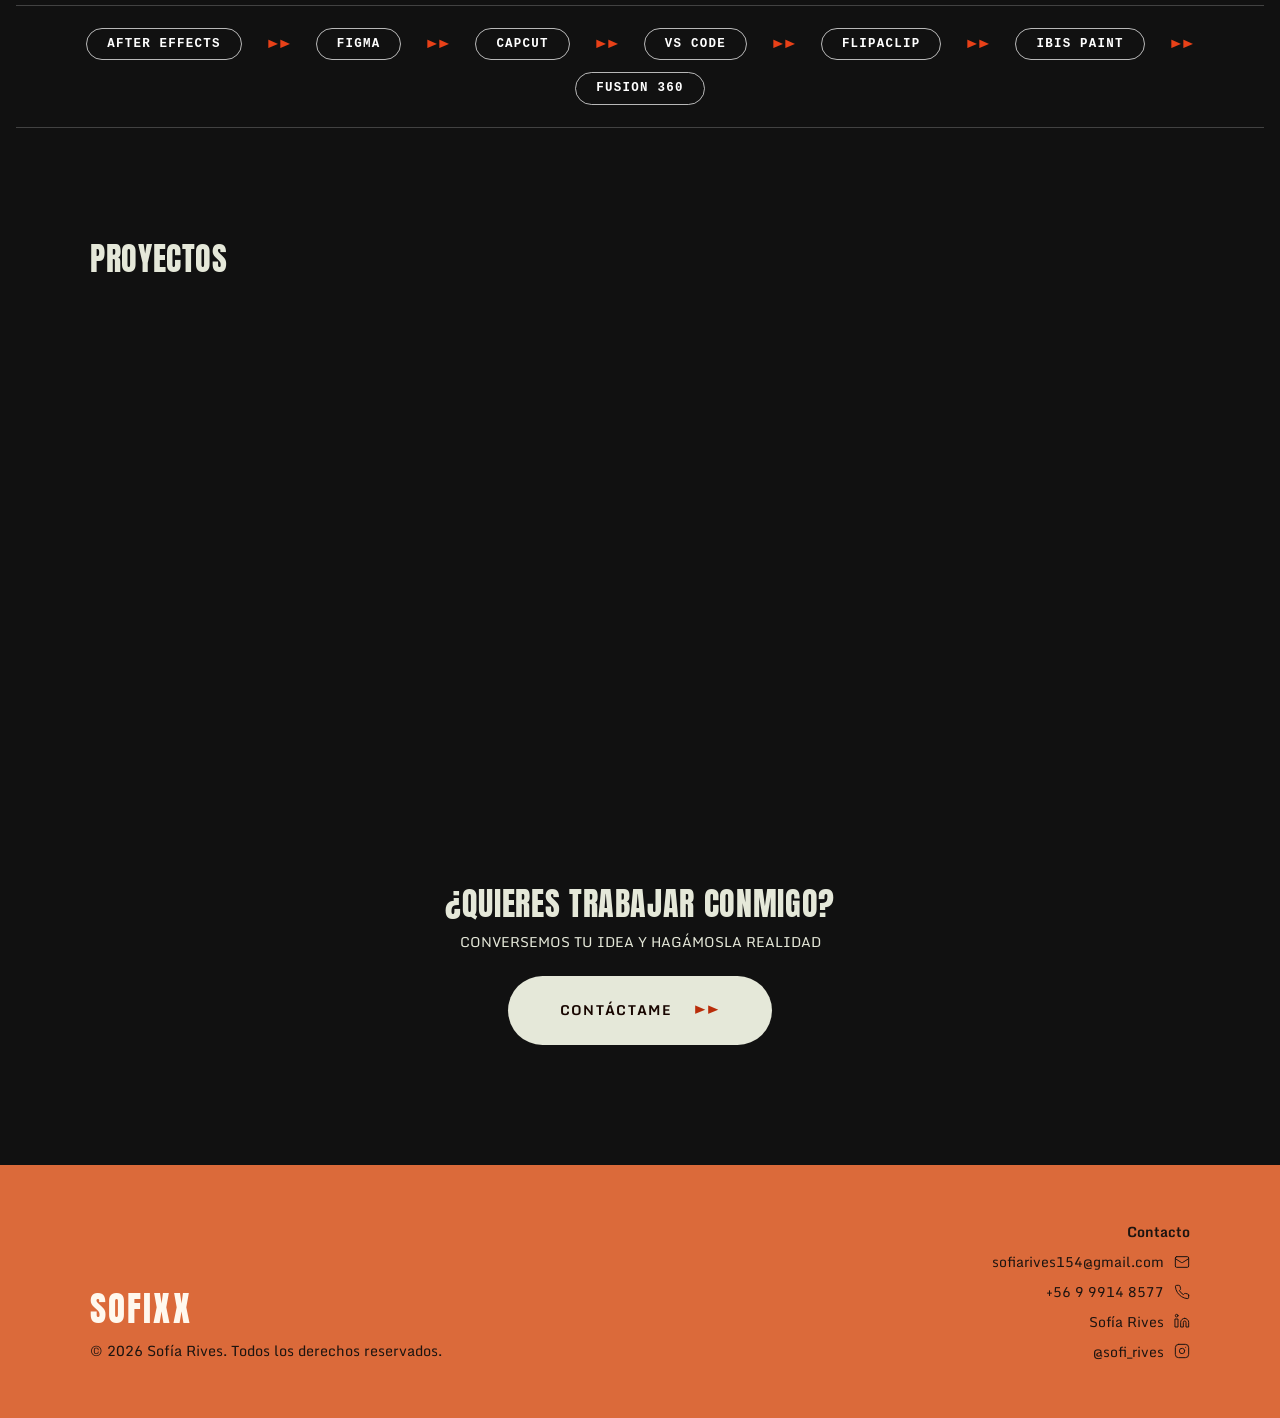
==== commit a32e79fb: "arreglo imagen" ====
--- a/Port26/index.html
+++ b/Port26/index.html
@@ -143,7 +143,7 @@
                 aria-label="InCollage: ver detalles">
                 <!-- Cara Frontal -->
                 <div class="flip-face flip-front">
-                  <img src="IMG/incollage.png" alt="Rediseño conceptual de InCollage">
+                  <img src="IMG/Incollage.png" alt="Rediseño conceptual de InCollage">
                   <span class="proj-img-label">INCOLLAGE</span>
                   <div class="proj-inner">
                     <div class="proj-label">DESIGN SYSTEM</div>
